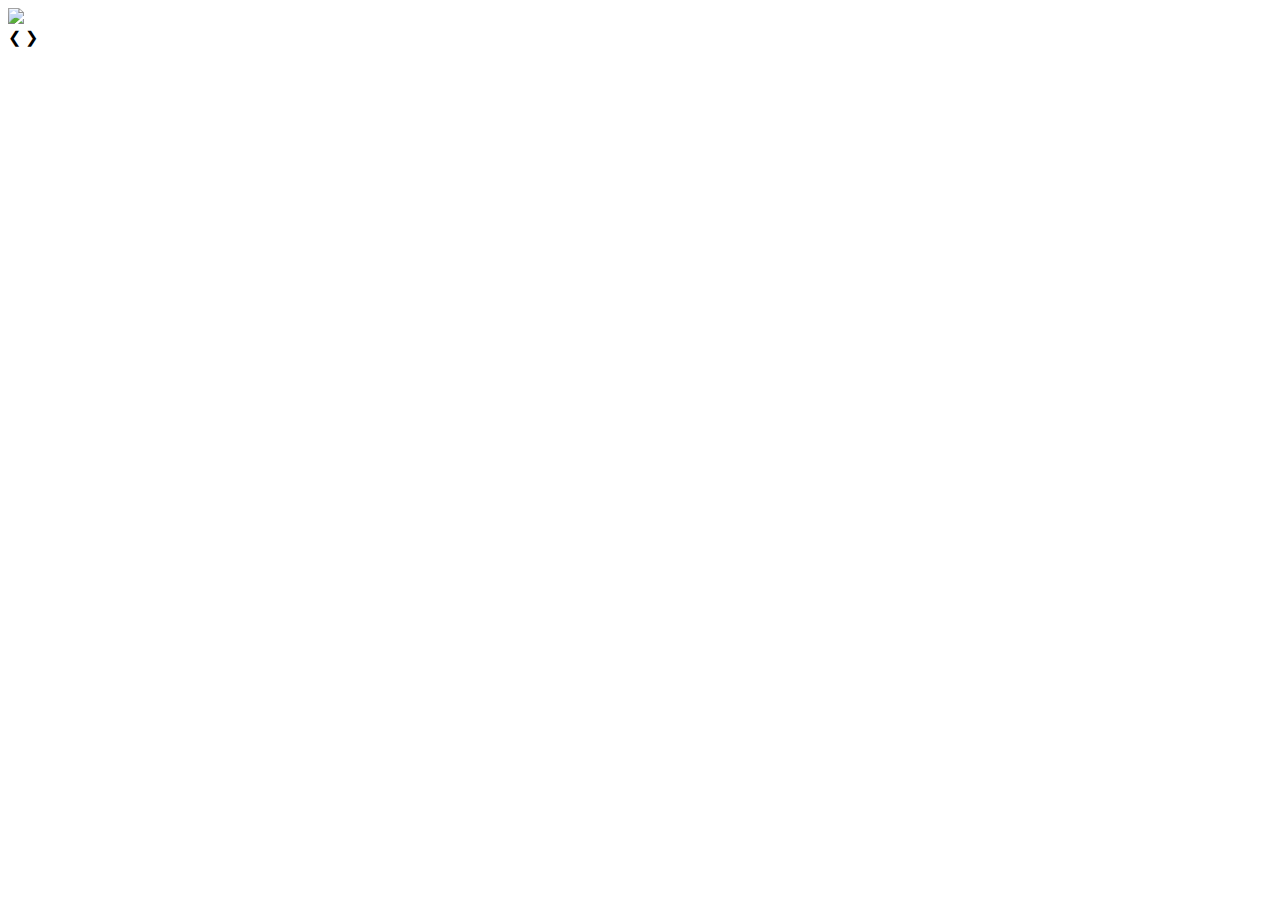
==== pages/coming-soon.html @ a0c53713 "starting landing page" ====
<!DOCTYPE html>
<html lang="en">
<head>
    <meta charset="UTF-8">
    <meta http-equiv="X-UA-Compatible" content="IE=edge">
    <meta name="viewport" content="width=device-width, initial-scale=1.0">
    <title>Document</title>    
    <link rel="stylesheet" href="coming-soon.css" />
    <link rel="stylesheet" href="https://fonts.googleapis.com/css2?family=Poppins:ital,wght@0,100;0,200;0,300;0,400;0,500;0,700;0,800;1,100;1,200;1,300;1,400;1,500;1,700&display=swap"/>
    <link href="https://fonts.googleapis.com/css2?family=Cinzel&family=Montserrat:wght@100&display=swap" rel="stylesheet">
    <script type="text/javascript" src="index.js"></script>
</head>
<body>
    <div class="slideshow-container">

        <!-- Full-width images with number and caption text -->
        <div class="mySlides fade">
         
          <img src="./images/black mom baby afro.jpg" style="width:100%">
       
        </div>
      
        <div class="mySlides fade">
         
          <img src="./images/Image Slider 2.jpeg" style="width:100%">
        
        </div>
      
        <div class="mySlides fade">
     
          <img src="./images/Image Slider 3.jpeg" style="width:100%">
          
        </div>
    
        <div class="mySlides fade">
     
            <img src="./images/Image Slider Option 2.jpg" style="width:100%">
            
          </div>
    
          <div class="mySlides fade">
     
            <img src="./images/Image Slider 5.jpeg" style="width:100%">
            
          </div>
    
          <div class="mySlides fade">
     
            <img src="./images/Image Slider 6.jpeg" style="width:100%">
            
          </div>
      
        <!-- Next and previous buttons -->
        <a class="prev" onclick="plusSlides(-1)">&#10094;</a>
        <a class="next" onclick="plusSlides(1)">&#10095;</a>
      </div>
      <script>
        var slideIndex = 1;
        showSlides(slideIndex);
        
        function plusSlides(n) {
          showSlides(slideIndex += n);
        }
        
        function currentSlide(n) {
          showSlides(slideIndex = n);
        }
        
        function showSlides(n) {
          var i;
          var slides = document.getElementsByClassName("mySlides");
          var dots = document.getElementsByClassName("dot");
          if (n > slides.length) {slideIndex = 1}    
          if (n < 1) {slideIndex = slides.length}
          for (i = 0; i < slides.length; i++) {
              slides[i].style.display = "none";  
          }
        //   for (i = 0; i < dots.length; i++) {
        //       dots[i].className = dots[i].className.replace(" active", "");
        //   }
          slides[slideIndex-1].style.display = "block";  
        //   dots[slideIndex-1].className += " active";
        }
        </script>
</body>
</html>
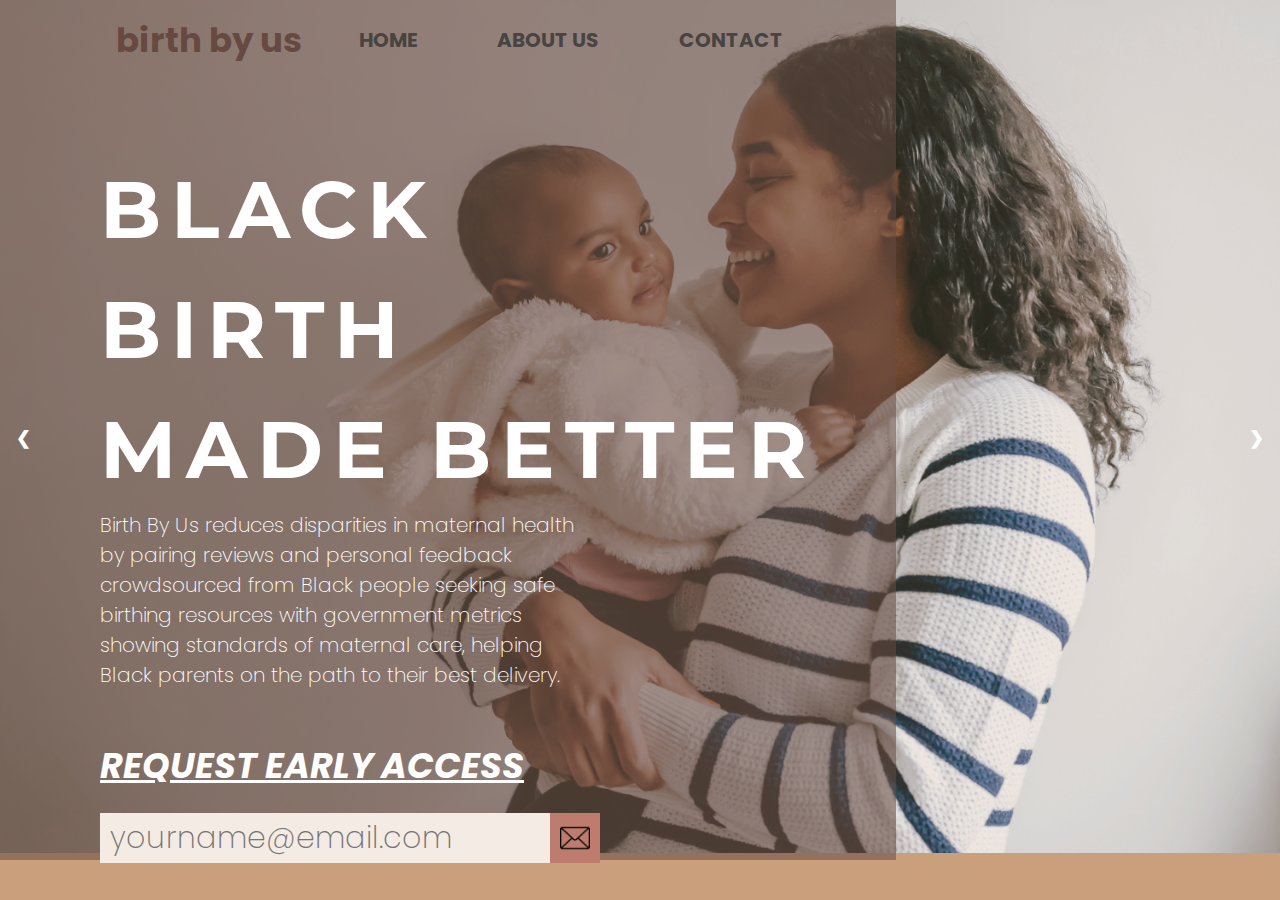
==== commit a9bd8f62: "landing page done" ====
--- a/pages/coming-soon.html
+++ b/pages/coming-soon.html
@@ -4,56 +4,80 @@
     <meta charset="UTF-8">
     <meta http-equiv="X-UA-Compatible" content="IE=edge">
     <meta name="viewport" content="width=device-width, initial-scale=1.0">
-    <title>Document</title>    
+    <title>Birth By Us - Coming Soon!</title>    
     <link rel="stylesheet" href="coming-soon.css" />
     <link rel="stylesheet" href="https://fonts.googleapis.com/css2?family=Poppins:ital,wght@0,100;0,200;0,300;0,400;0,500;0,700;0,800;1,100;1,200;1,300;1,400;1,500;1,700&display=swap"/>
     <link href="https://fonts.googleapis.com/css2?family=Cinzel&family=Montserrat:wght@100&display=swap" rel="stylesheet">
-    <script type="text/javascript" src="index.js"></script>
+    <link href="https://fonts.googleapis.com/css2?family=Montserrat:wght@200&display=swap" rel="stylesheet">
+  
 </head>
 <body>
+    <div id="overlay-cover-text">
+        <h1>BLACK </h1>
+            <h1> BIRTH </h1>
+        <h1>MADE BETTER</h1>
+        <p>
+            Birth By Us reduces disparities in maternal health by pairing reviews and personal feedback crowdsourced from Black people seeking safe birthing resources with government metrics showing standards of maternal care, helping Black parents on the path to their best delivery. 
+
+
+        </p>
+        <div id="email-collector">
+            <h2>REQUEST EARLY ACCESS</h2>
+            <form>
+                <input type="email" id="email" name="email" placeholder="yourname@email.com">
+                <button type="submit"><img src= "../images/envelope.png" />
+            </button>
+            </form>
+        </div>
+    </div>
+    <div id="overlay-cover">
+  
+    </div>
+
+    
     <div class="slideshow-container">
+        <nav>
+            <div id="NavBarContainer">
+                <a id="NavLogo" href="./index.html">
+                    birth by us
+                </a>
+                <ul>
+                    <li><a href="./pages/coming-soon.html">HOME</a></li>
+                    <li><a href="./pages/About.html" >ABOUT US</a> </li>
+                    <li> <a href="./pages/Contact.html">CONTACT</a></li>
+                    
+        
+                </ul>
+            
+            </div>
+        
+        </nav>
 
         <!-- Full-width images with number and caption text -->
         <div class="mySlides fade">
          
-          <img src="./images/black mom baby afro.jpg" style="width:100%">
+          <img src="../images/mom looking at baby.jpg" style="width:100%">
        
         </div>
       
         <div class="mySlides fade">
          
-          <img src="./images/Image Slider 2.jpeg" style="width:100%">
+          <img src="../images/pexels-werner-pfennig-6482345.jpg" style="width:100%">
         
         </div>
       
         <div class="mySlides fade">
      
-          <img src="./images/Image Slider 3.jpeg" style="width:100%">
+          <img src="../images/mom with afro 2.jpg" style="width:100%">
           
         </div>
     
-        <div class="mySlides fade">
-     
-            <img src="./images/Image Slider Option 2.jpg" style="width:100%">
-            
-          </div>
-    
-          <div class="mySlides fade">
-     
-            <img src="./images/Image Slider 5.jpeg" style="width:100%">
-            
-          </div>
-    
-          <div class="mySlides fade">
-     
-            <img src="./images/Image Slider 6.jpeg" style="width:100%">
-            
-          </div>
       
         <!-- Next and previous buttons -->
         <a class="prev" onclick="plusSlides(-1)">&#10094;</a>
         <a class="next" onclick="plusSlides(1)">&#10095;</a>
       </div>
+     
       <script>
         var slideIndex = 1;
         showSlides(slideIndex);
--- a/pages/coming-soon.css
+++ b/pages/coming-soon.css
@@ -0,0 +1,474 @@
+*{
+    box-sizing: border-box;
+    margin:0;
+    padding: 0;
+    /* font-family: "Poppins", sans-serif; */
+  }
+  
+  
+ 
+body {
+   
+    /* height: 2000px; */
+    position: relative; 
+    /* overflow-y: scroll; */
+  }
+  html {overflow-y: scroll; overflow-x:hidden;}
+  
+  html, body{
+  margin: 0;
+  padding: 0;
+  border: 0;
+  font-family: "Poppins", sans-serif;
+  background-color: #c99f7c;
+  }
+
+  nav {
+    
+    height: 80px;
+    display: flex;
+    justify-content: flex-start;
+    align-items: center;
+    font-size: 1rem;
+    
+    top: 0;
+    z-index: 99;
+    font-family: "Poppins", sans-serif;
+    position: absolute;
+    margin-left: 100px;
+   
+  }
+#NavBarContainer{
+    display:flex;
+    justify-content: space-between;
+    height:80px;
+    z-index: 1;
+    width: 100%;
+    padding: 0 24 px;
+    max-width: 1100px;
+    /* position: sticky; */
+}
+  
+#NavLogo{
+    color:#664A41;
+    justify-self: flex-start;
+    cursor: pointer;
+    font-size: 34px;
+    display: flex;
+    align-items: center;
+    /* //margin-left: 24px; */
+    font-weight: bold;
+    text-decoration: none;
+    /* // float:left; */
+
+
+}
+
+nav ul{
+    display:flex;
+    list-style:none;
+    text-align:center;
+    margin-right:-22px;
+    align-items:center;
+    /* // justify-content: center;
+    // float:right; */
+   
+
+}
+
+nav li{
+    height:80px;
+    padding: 0px 24px;
+}
+
+nav a{
+    color: #474442;
+    display:flex;
+    align-items: center;
+    text-decoration:none;
+    font-weight:bold;
+    font-size: 20px;
+    padding: 40px 1rem;
+    height: 100%;
+    cursor:pointer;
+    /* // justify-content: center;
+    // float:right; */
+}
+nav a:active{
+        border-bottom: 3px solid #EC9B89; 
+    }
+nav a:hover{
+        color:black;
+    }
+
+#NavBarButton a{
+    border-radius: 30px;
+    background: #EC9B89;
+    white-space: nowrap;
+    padding: 10px 22px;
+    color: #fff;
+    font-size: 16px;
+    outline: none;
+    border: none;
+    cursor: pointer;
+    font-weight:bold;
+    transition: all 0.2s ease-in-out;
+    text-decoration:none;
+    font-size: 20px;  
+    display:flex;
+    align-items:center;
+    height:60px;
+}
+
+#NavBarButton a:hover{
+    transition: all 0.2s ease-in-out;
+    background: #bd7c6e;
+    color: #fff;
+}
+
+.header{
+    z-index: 90;
+    display: flex;
+    align-items: center;
+    text-align: center;
+    flex-direction: column;
+    justify-content: center;
+    width:100%;
+    top:550px;
+    position:absolute;
+}
+
+.header h1{
+    font-family: 'Poppins';
+    font-style: normal;
+    font-weight: 800;
+    font-size: 130px;
+    line-height: 43px;
+    
+    letter-spacing: 0.05em;
+    /* font-family: "Poppins", sans-serif; */
+    /* font-family: 'Prata', serif; */
+    color: black;
+    text-shadow: 2px 2px white;
+    margin-bottom: 50px;
+   
+
+  }
+
+  .header h6{
+  
+    /* position: absolute; */
+    font-family:'Poppins';
+    font-style: italic;
+    font-weight: 300;
+    font-size: 20px;
+    line-height: 75px;
+    color: white;
+    /* identical to box height, or 167% */
+    
+    
+  }
+  
+* {box-sizing:border-box}
+
+#overlay-cover{
+    height:100%;
+    width: 70%;
+    position:absolute;
+    z-index: 90;
+    background-color: #664A41;
+    opacity: .55;
+    
+}
+
+#overlay-cover-text{
+    z-index: 91;
+    height:100%;
+    width: 70%;
+    position:absolute;
+    padding-top:150px;
+    padding-left: 100px;
+    letter-spacing: 10px;
+    line-height: 1.5;
+}
+
+#overlay-cover-text h1{
+    font-family: 'Montserrat', sans-serif;
+    color: white;
+    
+    font-size: 80px;
+   
+}
+
+#overlay-cover-text p{
+    font-family: 'Poppins';
+    color: white;
+    letter-spacing: normal;
+    font-weight: 200;
+    font-size: 20px;
+    max-width: 500px;
+   
+}
+
+#email-collector{
+    padding-top:50px;
+}
+#email-collector form{
+    display: flex;
+    flex-direction: row;
+    align-items: center;
+    justify-content: flex-start;
+}
+#email-collector input{
+    width:450px;
+    height:50px;
+    border:none;
+    background-color: #F4EBE4;
+    font-family: "Poppins";
+    font-weight: 200;
+    font-size:30px;
+    padding:10px;
+    color:#474442;
+}
+#email-collector h2{
+    color:#fff;
+    font-family: "Poppins";
+    letter-spacing: normal;
+    line-height: 1.5;
+    margin-bottom:20px;
+    font-size: 35px;
+    font-style: italic;
+    text-decoration: underline;
+   
+}
+
+#email-collector button{
+    background-color: #BD7C6E;
+    height:50px;
+    width:50px;
+    border:none;
+    padding:10px;
+}
+
+#email-collector button:hover{
+    cursor: pointer;
+}
+
+#email-collector img{
+    width: 100%;
+    height: 100%;
+}
+
+/* Slideshow container */
+.slideshow-container {
+  max-width: 100vw;
+  position: relative;
+  margin: auto;
+}
+
+/* Hide the images by default */
+/* Hide the images by default */
+.mySlides {
+    display: none;
+  }
+
+/* Next & previous buttons */
+.prev, .next {
+  cursor: pointer;
+  position: absolute;
+  top: 50%;
+  width: auto;
+  margin-top: -22px;
+  padding: 16px;
+  color: white;
+  font-weight: bold;
+  font-size: 18px;
+  transition: 0.6s ease;
+  border-radius: 0 3px 3px 0;
+  user-select: none;
+  z-index:91;
+}
+
+/* Position the "next button" to the right */
+.next {
+  right: 0;
+  border-radius: 3px 0 0 3px;
+}
+
+/* On hover, add a black background color with a little bit see-through */
+.prev:hover, .next:hover {
+  background-color: #474442;
+  opacity: .8;
+}
+
+/* Caption text
+.text {
+  color: #f2f2f2;
+  font-size: 15px;
+  padding: 8px 12px;
+  position: absolute;
+  bottom: 8px;
+  width: 100%;
+  text-align: center;
+}
+
+Number text (1/3 etc)
+.numbertext {
+  color: #f2f2f2;
+  font-size: 12px;
+  padding: 8px 12px;
+  position: absolute;
+  top: 0;
+} */
+
+/* The dots/bullets/indicators */
+
+
+.active, .dot:hover {
+  background-color: #717171;
+}
+
+/* Fading animation */
+.fade {
+  -webkit-animation-name: fade;
+  -webkit-animation-duration: 1.5s;
+  animation-name: fade;
+  animation-duration: 1.5s;
+}
+
+.mySlides{
+    opacity:.8;
+}
+
+@-webkit-keyframes fade {
+  from {opacity: .3}
+  to {opacity: .8}
+}
+
+@keyframes fade {
+  from {opacity: .3}
+  to {opacity: .8}
+}
+
+
+  
+.mission{
+    /* margin-top: 10px; */
+    position: relative;
+    width: 100vw;
+    height: 376px;
+    background: #F4EBE4;
+    display:flex;
+    justify-content: center;
+    align-items: center;
+    text-align: center;
+    z-index:4;
+    margin-top: -4px;
+    
+}
+
+.mission p {
+    font-size: 35px;
+    width: 85vw;
+    font-weight: 300;
+}
+
+/* browse by category css */
+.hospital-icon{
+    width: 280px;
+    height: 280px;
+}
+
+
+.icon-holder{
+    background: #F4EBE4;
+    border-radius: 30px;
+    width: 350px;
+    height: 350px;
+    display: flex;
+    justify-content: center;
+    align-items: center;
+    margin-bottom: 20px;
+}
+
+.icon-holder:hover{
+    background-color:#c3bcb6;
+    cursor: pointer;
+}
+.icon-holder img{
+    width: 300px;
+    height: 300px;
+    color: black;
+    
+
+}
+
+td p{
+    font-size: 16px;
+    font-weight:200;
+    text-align: center;
+    margin-bottom:10px;
+}
+
+td, th {
+    text-align: center;
+    padding:10px 10px;
+    
+    display: flex;
+    justify-content: center;
+    
+    
+}
+table{
+    margin: 40px;
+    position: relative;
+    top: 160px;
+    
+}
+tr,th{
+    display: flex;
+    justify-content: space-around;
+    text-align: center;
+}
+
+.all th{
+    width: 450px;
+}
+
+.subtitle{
+    background: #B28666;
+    width:700px;
+    display: flex;
+    justify-content: center;
+    align-items: center;
+    height:50px;
+    font-weight: 700;
+    font-size: 20px;
+    position:relative;
+    top: 100px;
+    left: 353px;
+    font-family: "Poppins", sans-serif;
+}
+
+/* footer */
+
+.footer {
+    background: #F4EBE4;
+    width: 100vw;
+    padding: 10px;
+    bottom: 0;
+    height: 70px;
+    align-items: center;
+    justify-content: center;
+    margin-top: 150px;
+  
+
+  
+}
+
+.footer p{
+    font-weight: 300;
+    font-size: 14px;
+    color: #494644;
+    text-align: center;
+}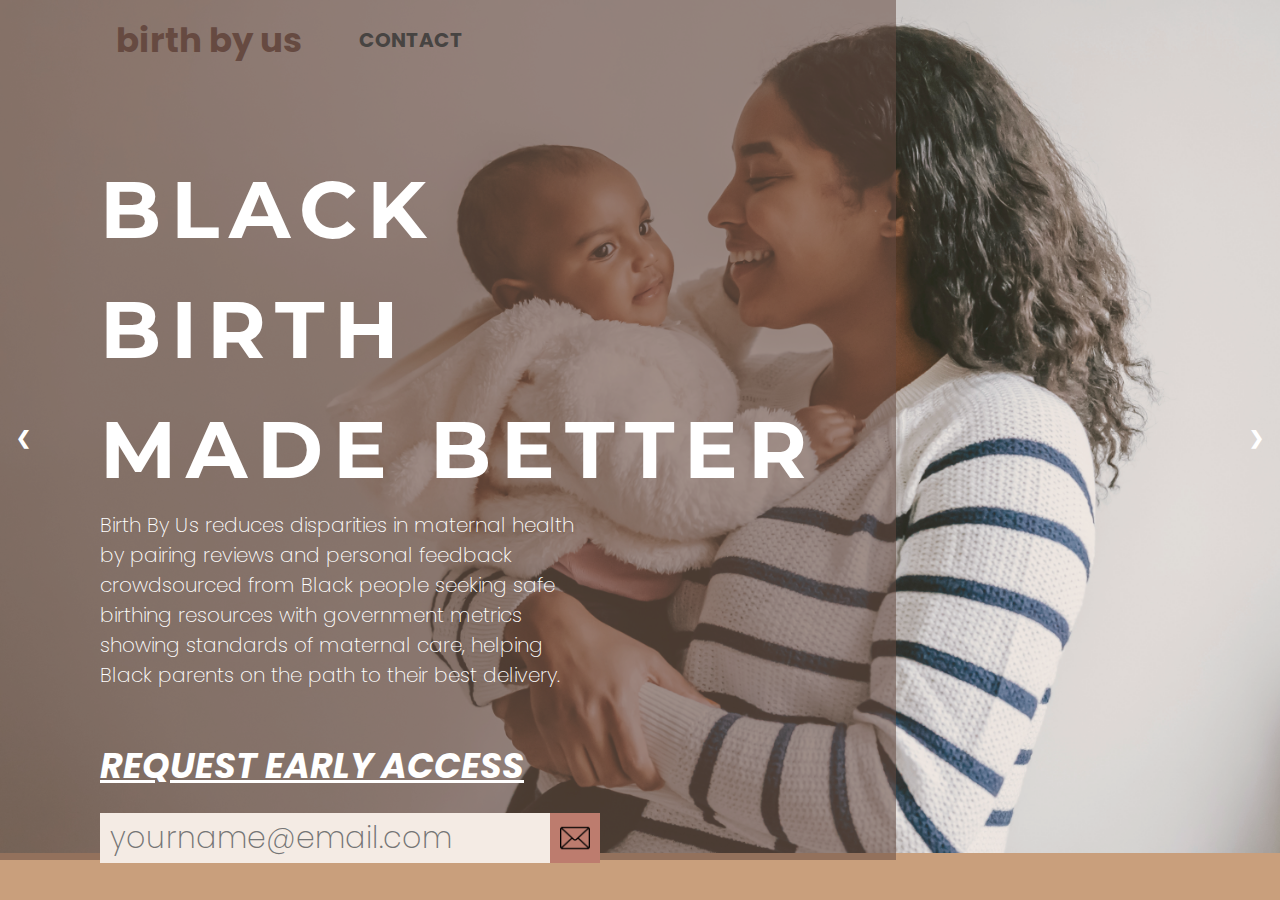
==== commit 72a9083f: "contact page" ====
--- a/pages/coming-soon.html
+++ b/pages/coming-soon.html
@@ -5,11 +5,37 @@
     <meta http-equiv="X-UA-Compatible" content="IE=edge">
     <meta name="viewport" content="width=device-width, initial-scale=1.0">
     <title>Birth By Us - Coming Soon!</title>    
+    <script src="https://code.jquery.com/jquery-3.6.0.js" integrity="sha256-H+K7U5CnXl1h5ywQfKtSj8PCmoN9aaq30gDh27Xc0jk=" crossorigin="anonymous"></script>
     <link rel="stylesheet" href="coming-soon.css" />
     <link rel="stylesheet" href="https://fonts.googleapis.com/css2?family=Poppins:ital,wght@0,100;0,200;0,300;0,400;0,500;0,700;0,800;1,100;1,200;1,300;1,400;1,500;1,700&display=swap"/>
     <link href="https://fonts.googleapis.com/css2?family=Cinzel&family=Montserrat:wght@100&display=swap" rel="stylesheet">
     <link href="https://fonts.googleapis.com/css2?family=Montserrat:wght@200&display=swap" rel="stylesheet">
-  
+    <!-- <script src="https://wzrd.in/standalone/formdata-polyfill"></script>
+    <script src="https://wzrd.in/standalone/promise-polyfill@latest"></script>
+    <script src="https://wzrd.in/standalone/whatwg-fetch@latest"></script> -->
+    
+    <!-- <script>
+      const scriptURL = 'https://script.google.com/macros/s/AKfycbyNnKTWGRuVP-s5a5J-nE_4CvB3vjlPwzdeZ0rVAtXZ1LhPDg6mUsQGslbYEujeP3aqlw/exec'
+      const form = document.forms['submit-to-google-sheet']
+    
+    </script> -->
+
+    <script>
+      function SubForm(){
+        $.ajax({
+          url: "https://api.apispreadsheets.com/data/wRZuLTYVSdPDDURr/",
+          type:'post',
+          data: {"email": $("#email").val()},
+          success: function(){
+            console.log("success")
+            alert("We've got you! Be on the lookout for an email in the coming days!")
+          },
+          error: function(){
+            alert("Hmm ... something went wrong. Please send an email to hello@birthbyus.com")
+          }
+        });
+      }
+      </script>
 </head>
 <body>
     <div id="overlay-cover-text">
@@ -23,13 +49,31 @@
         </p>
         <div id="email-collector">
             <h2>REQUEST EARLY ACCESS</h2>
-            <form>
+            <div id="envelope">
+            <form id="myForm">
                 <input type="email" id="email" name="email" placeholder="yourname@email.com">
-                <button type="submit"><img src= "../images/envelope.png" />
-            </button>
+                
             </form>
+            
+              <button onClick="SubForm()" type="submit"><img src= "../images/envelope.png" />
+              </button>  
+              
+            </div>
+            
         </div>
+        
     </div>
+    <!-- <script>
+      const scriptURL = 'https://script.google.com/macros/s/AKfycbyNnKTWGRuVP-s5a5J-nE_4CvB3vjlPwzdeZ0rVAtXZ1LhPDg6mUsQGslbYEujeP3aqlw/exec'
+      const form = document.forms['submit-to-google-sheet']
+    
+      form.addEventListener('submit', e => {
+        e.preventDefault()
+        fetch(scriptURL, { method: 'POST', body: new FormData(form)})
+          .then(response => console.log('Success!', response))
+          .catch(error => console.error('Error!', error.message))
+      })
+    </script> -->
     <div id="overlay-cover">
   
     </div>
@@ -38,13 +82,13 @@
     <div class="slideshow-container">
         <nav>
             <div id="NavBarContainer">
-                <a id="NavLogo" href="./index.html">
+                <a id="NavLogo" href="./coming-soon.html">
                     birth by us
                 </a>
                 <ul>
-                    <li><a href="./pages/coming-soon.html">HOME</a></li>
-                    <li><a href="./pages/About.html" >ABOUT US</a> </li>
-                    <li> <a href="./pages/Contact.html">CONTACT</a></li>
+                    <!-- <li><a href="../pages/coming-soon.html">HOME</a></li>
+                    <li><a href="../pages/About.html" >ABOUT US</a> </li> -->
+                    <li> <a href="../pages/Contact.html">CONTACT</a></li>
                     
         
                 </ul>
--- a/pages/coming-soon.css
+++ b/pages/coming-soon.css
@@ -259,6 +259,11 @@
     height: 100%;
 }
 
+#envelope{
+    display: flex;
+    flex-direction: row;
+    justify-content: flex-start;
+}
 /* Slideshow container */
 .slideshow-container {
   max-width: 100vw;
